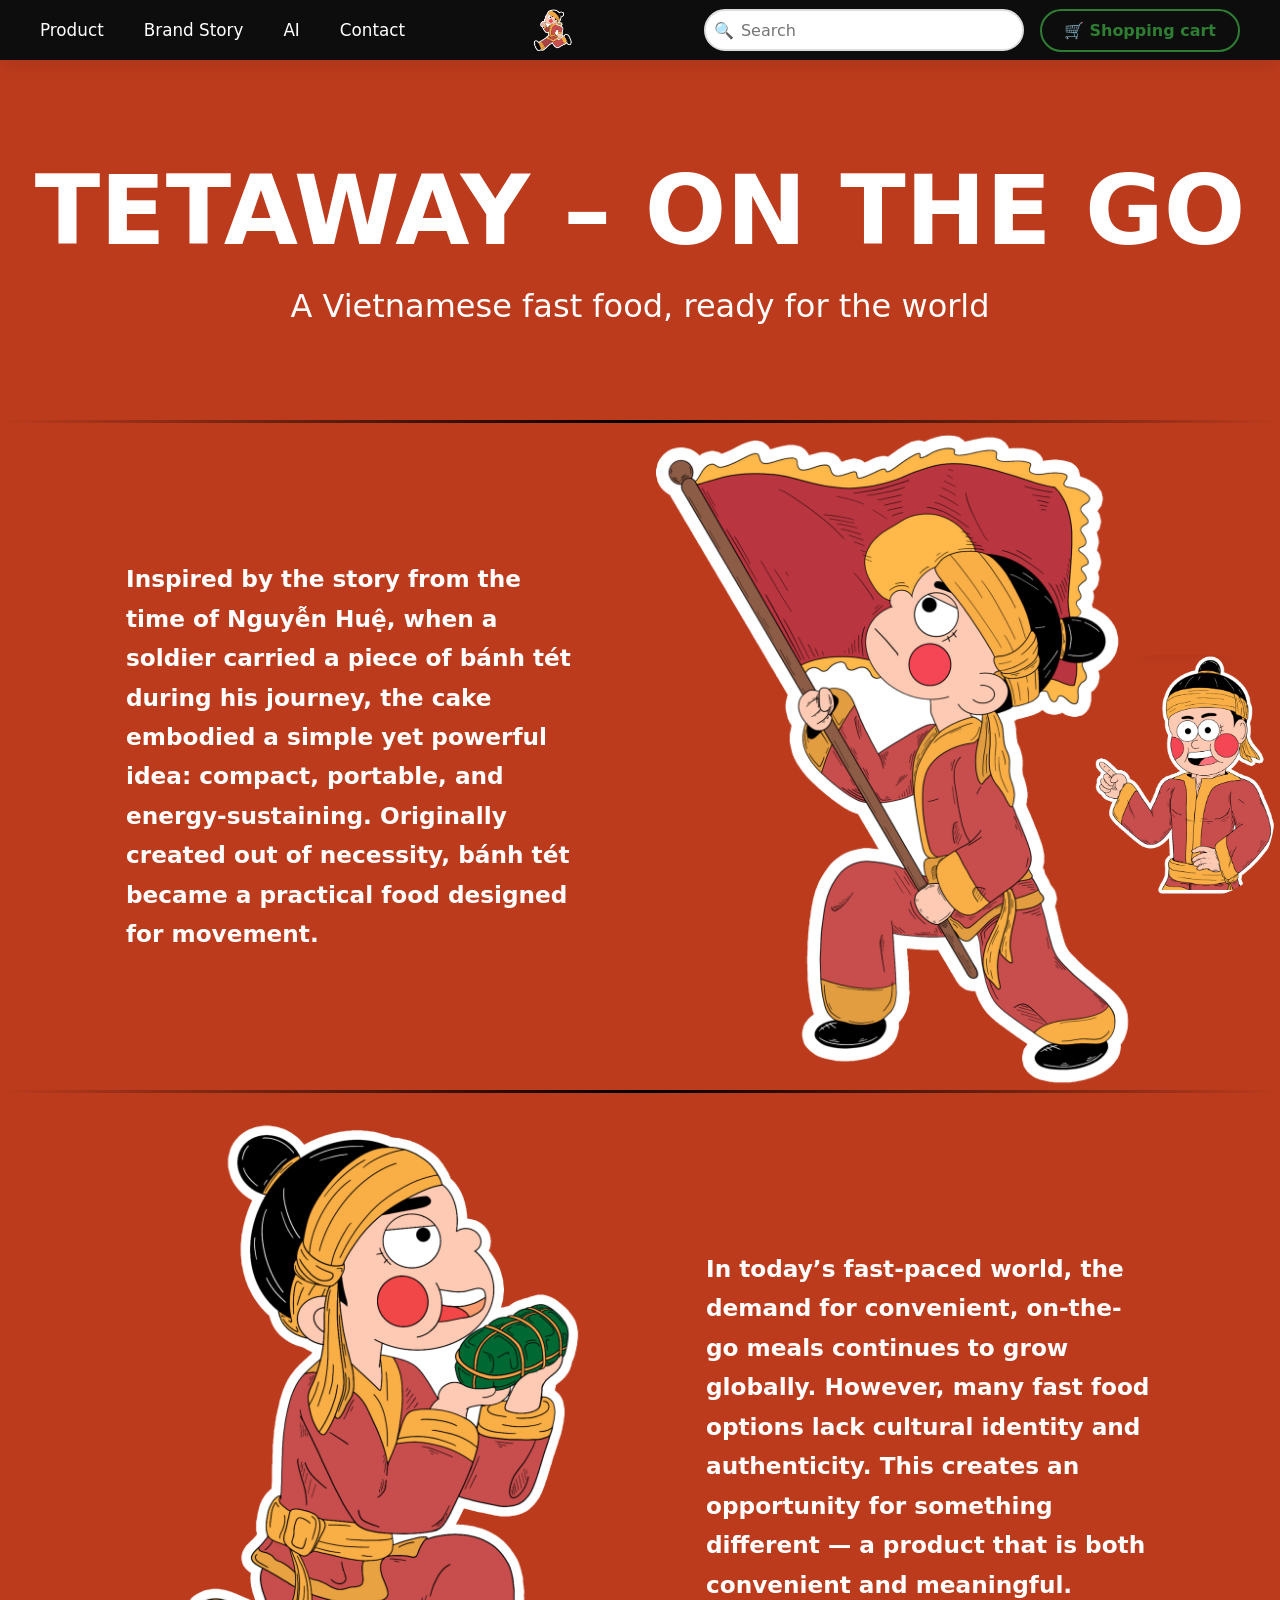
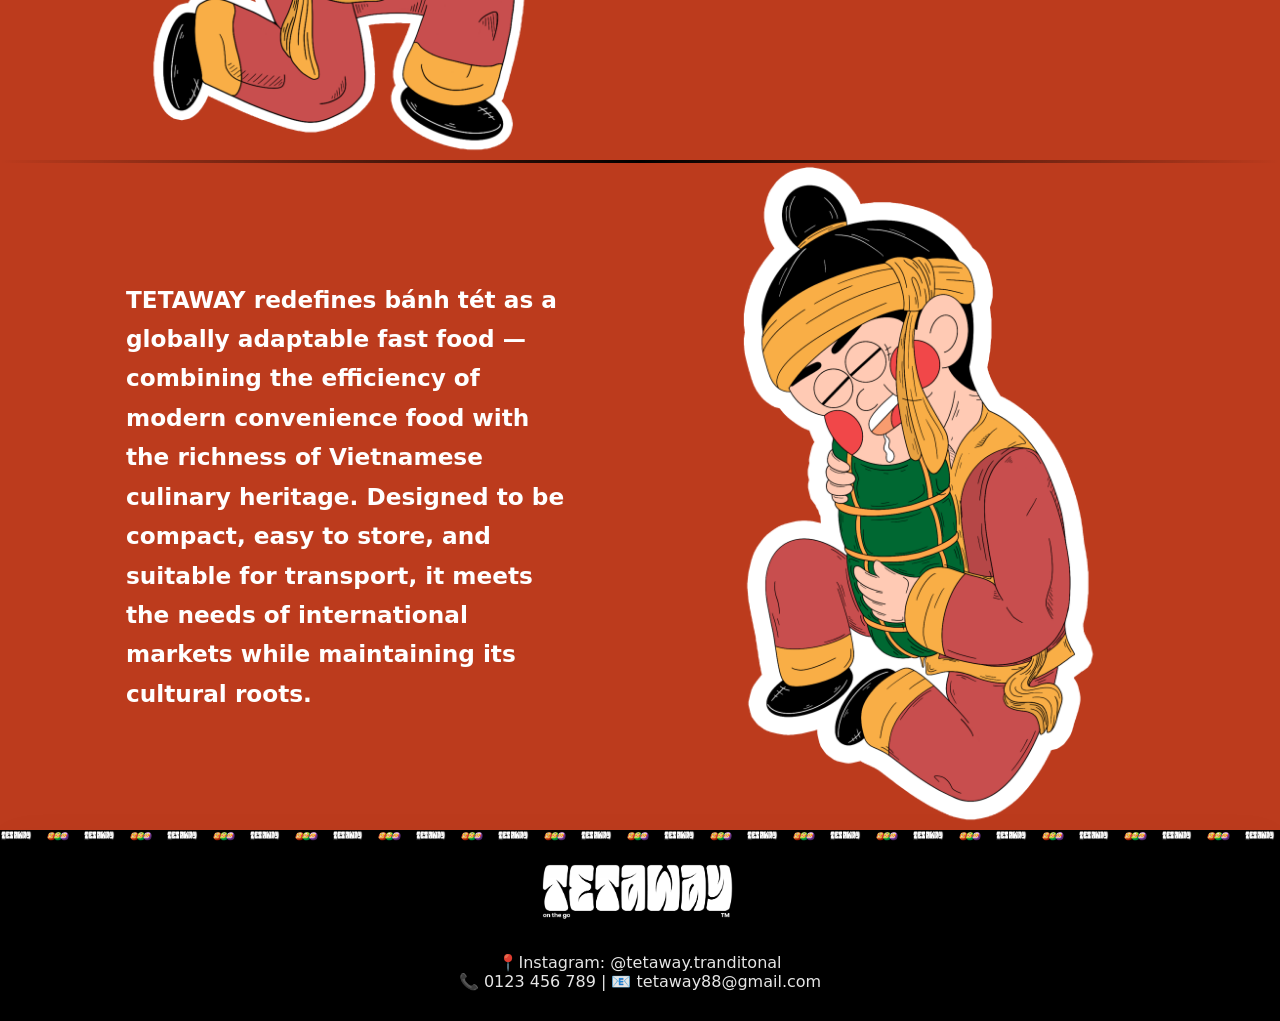
==== brand.html @ b1bc8c2d "update new feature" ====
<!doctype html>
<html lang="vi">
  <head>
    <meta charset="UTF-8" />
    <meta name="viewport" content="width=device-width, initial-scale=1.0" />
    <title>TETAWAY</title>
    <link rel="shortcut icon" href="img/logo.png" type="image/x-icon" />
    <link rel="stylesheet" href="style.css" />
    <!-- <link rel="stylesheet" href="script.js"> -->
      <!-- <script src="script.js"></script> -->

  </head>
</html>
<body>
    <div id="mainContent2">
        <!-- <div class="line">ahii</div> -->
      <!-- <img src="img/line.png" class="line1" alt="" /> -->
      <!-- HEADER -->
      <header class="header" id="mainHeader">
        <div class="container">
          <nav class="nav-menu" id="navMenu">
            <ul>
              <li><a href="index.html">Product</a></li>
              <li><a href="brand.html">Brand Story</a></li>
              <li><a onclick="openChat()" href="#chatButton">AI</a></li>
              <!-- <li><a href="#blog">Blog</a></li> -->
              <li><a href="#lienhe">Contact</a></li>
            </ul>
          </nav>
          <!-- Logo -->
          <div class="logo">
            <a href="index.html"
              ><img class="logo1" src="img/logo.png" alt="logo"
            /></a>
          </div>

          <!-- Menu -->

          <!-- Actions -->
          <div class="header-actions">
            <input
              class="search"
              placeholder="Search"
              type="search"
              name=""
              id=""
            />
            <a href="#" class="btn-cart">🛒 Shopping cart</a>
            <!-- <a href="#" class="btn-order">Đặt hàng Tết</a> -->

            <button class="hamburger" id="hamburger">
              <span></span>
              <span></span>
              <span></span>
            </button>
          </div>
        </div>
      </header>
    </div>
    <div class="about" style="padding: 0; background-color: #bc3b1d;">
        <div style="height: 40vh; text-align: center; display: flex; flex-direction: column; justify-content: center; align-items: center; gap: 20px;">
        <H2 style="color: white; font-size: 6rem;">TETAWAY – ON THE GO</H2>
        <p style="color: white; font-size: 2rem;">A Vietnamese fast food, ready for the world</p>
        </div>
        <div class="hr1"></div>
        <div class="textband"><p class="bandtext">Inspired by the story from the time of Nguyễn Huệ, when a soldier carried a piece of bánh tét during his journey, the cake embodied a simple yet powerful idea: compact, portable, and energy-sustaining. Originally created out of necessity, bánh tét became a practical food designed for movement.</p>
        <img style="width: 500px; height: auto; " src="img/camco.png" alt=""></div>
        <div class="hr1"></div>
        <div class="textband">
            <img src="img/cambanh.png" style="width: 500px; height: auto alt="">
            <p class="bandtext">In today’s fast-paced world, the demand for convenient, on-the-go meals continues to grow globally. However, many fast food options lack cultural identity and authenticity. This creates an opportunity for something different — a product that is both convenient and meaningful.</p>
        </div>
        <div class="hr1"></div>

        <div class="textband"><p class="bandtext">TETAWAY redefines bánh tét as a globally adaptable fast food — combining the efficiency of modern convenience food with the richness of Vietnamese culinary heritage. Designed to be compact, easy to store, and suitable for transport, it meets the needs of international markets while maintaining its cultural roots.</p>
        <img src="img/ombanh.png" style="width: 500px; height: auto; " alt=""></div>
        </div>
    </div>
    <div class="marquee-wrapper" id="brand">
          <div class="marquee" id="brand">
            <img src="img/tetaway.png" alt="">
            <img src="img/3anhem.png" alt="">
            <img src="img/tetaway.png" alt="">
            <img src="img/3anhem.png" alt="">
            <img src="img/tetaway.png" alt="">
            <img src="img/3anhem.png" alt="">
            <img src="img/tetaway.png" alt="">
            <img src="img/3anhem.png" alt="">
            <img src="img/tetaway.png" alt="">
            <img src="img/3anhem.png" alt="">
            <img src="img/tetaway.png" alt="">
            <img src="img/3anhem.png" alt="">
            <img src="img/tetaway.png" alt="">
            <img src="img/3anhem.png" alt="">
            <img src="img/tetaway.png" alt="">
            <img src="img/3anhem.png" alt="">
            <img src="img/tetaway.png" alt="">
            <img src="img/3anhem.png" alt="">
            <img src="img/tetaway.png" alt="">
            <img src="img/3anhem.png" alt="">
            <img src="img/tetaway.png" alt="">
            <img src="img/3anhem.png" alt=""><img src="img/tetaway.png" alt="">
            <img src="img/3anhem.png" alt=""><img src="img/tetaway.png" alt="">
            <img src="img/3anhem.png" alt=""><img src="img/tetaway.png" alt="">
            <img src="img/3anhem.png" alt=""><img src="img/tetaway.png" alt="">
            <img src="img/3anhem.png" alt=""><img src="img/tetaway.png" alt="">
            <img src="img/3anhem.png" alt=""><img src="img/tetaway.png" alt="">
            <img src="img/3anhem.png" alt=""><img src="img/tetaway.png" alt="">
            <img src="img/3anhem.png" alt=""><img src="img/tetaway.png" alt="">
            <img src="img/3anhem.png" alt=""><img src="img/tetaway.png" alt="">
            <img src="img/3anhem.png" alt=""><img src="img/tetaway.png" alt="">
            <img src="img/3anhem.png" alt=""><img src="img/tetaway.png" alt="">
            <img src="img/3anhem.png" alt=""><img src="img/tetaway.png" alt="">
            <img src="img/3anhem.png" alt=""><img src="img/tetaway.png" alt="">
            <img src="img/3anhem.png" alt=""><img src="img/tetaway.png" alt="">
            <img src="img/3anhem.png" alt=""><img src="img/tetaway.png" alt="">
            <img src="img/3anhem.png" alt="">
            <img src="img/tetaway.png" alt="">
            <img src="img/3anhem.png" alt="">
            <img src="img/tetaway.png" alt="">
            <img src="img/3anhem.png" alt="">
            <img src="img/tetaway.png" alt="">
            <img src="img/3anhem.png" alt="">
            <img src="img/tetaway.png" alt="">
            <img src="img/3anhem.png" alt="">
            <img src="img/tetaway.png" alt="">
            <img src="img/3anhem.png" alt="">
            <img src="img/tetaway.png" alt="">
            <img src="img/3anhem.png" alt="">
            <img src="img/tetaway.png" alt="">
            <img src="img/3anhem.png" alt="">
            <img src="img/tetaway.png" alt="">
            <img src="img/3anhem.png" alt="">
            <img src="img/tetaway.png" alt="">
            <img src="img/3anhem.png" alt="">
            <img src="img/tetaway.png" alt="">
            <img src="img/3anhem.png" alt="">
            <img src="img/tetaway.png" alt="">
            <img src="img/3anhem.png" alt=""><img src="img/tetaway.png" alt="">
            <img src="img/3anhem.png" alt=""><img src="img/tetaway.png" alt="">
            <img src="img/3anhem.png" alt=""><img src="img/tetaway.png" alt="">
            <img src="img/3anhem.png" alt=""><img src="img/tetaway.png" alt="">
            <img src="img/3anhem.png" alt=""><img src="img/tetaway.png" alt="">
            <img src="img/3anhem.png" alt=""><img src="img/tetaway.png" alt="">
            <img src="img/3anhem.png" alt=""><img src="img/tetaway.png" alt="">
            <img src="img/3anhem.png" alt=""><img src="img/tetaway.png" alt="">
            <img src="img/3anhem.png" alt=""><img src="img/tetaway.png" alt="">
            <img src="img/3anhem.png" alt=""><img src="img/tetaway.png" alt="">
            <img src="img/3anhem.png" alt=""><img src="img/tetaway.png" alt="">
            <img src="img/3anhem.png" alt=""><img src="img/tetaway.png" alt="">
            <img src="img/3anhem.png" alt=""><img src="img/tetaway.png" alt="">
            <img src="img/3anhem.png" alt=""><img src="img/tetaway.png" alt="">
            <img src="img/3anhem.png" alt=""><img src="img/tetaway.png" alt="">
            <img src="img/3anhem.png" alt="">
            <img src="img/tetaway.png" alt="">
            <img src="img/3anhem.png" alt="">
            <img src="img/tetaway.png" alt="">
            <img src="img/3anhem.png" alt="">
            <img src="img/tetaway.png" alt="">
            <img src="img/3anhem.png" alt="">
            <img src="img/tetaway.png" alt="">
            <img src="img/3anhem.png" alt="">
            <img src="img/tetaway.png" alt="">
            <img src="img/3anhem.png" alt="">
            <img src="img/tetaway.png" alt="">
            <img src="img/3anhem.png" alt="">
            <img src="img/tetaway.png" alt="">
            <img src="img/3anhem.png" alt="">
            <img src="img/tetaway.png" alt="">
            <img src="img/3anhem.png" alt="">
            <img src="img/tetaway.png" alt="">
            <img src="img/3anhem.png" alt="">
            <img src="img/tetaway.png" alt="">
            <img src="img/3anhem.png" alt="">
            <img src="img/tetaway.png" alt="">
            <img src="img/3anhem.png" alt=""><img src="img/tetaway.png" alt="">
            <img src="img/3anhem.png" alt=""><img src="img/tetaway.png" alt="">
            <img src="img/3anhem.png" alt=""><img src="img/tetaway.png" alt="">
            <img src="img/3anhem.png" alt=""><img src="img/tetaway.png" alt="">
            <img src="img/3anhem.png" alt=""><img src="img/tetaway.png" alt="">
            <img src="img/3anhem.png" alt=""><img src="img/tetaway.png" alt="">
            <img src="img/3anhem.png" alt=""><img src="img/tetaway.png" alt="">
            <img src="img/3anhem.png" alt=""><img src="img/tetaway.png" alt="">
            <img src="img/3anhem.png" alt=""><img src="img/tetaway.png" alt="">
            <img src="img/3anhem.png" alt=""><img src="img/tetaway.png" alt="">
            <img src="img/3anhem.png" alt=""><img src="img/tetaway.png" alt="">
            <img src="img/3anhem.png" alt=""><img src="img/tetaway.png" alt="">
            <img src="img/3anhem.png" alt=""><img src="img/tetaway.png" alt="">
            <img src="img/3anhem.png" alt=""><img src="img/tetaway.png" alt="">
            <img src="img/3anhem.png" alt=""><img src="img/tetaway.png" alt="">
            <img src="img/3anhem.png" alt="">
            </div>
        </div>
<!-- <div class="hr1"></div> -->
     <!-- FOOTER -->
      <footer class="footer" id="lienhe">
        <div class="footer-content">
          <div class="footer-logo"><img style="width: 200px;
          height: auto;" src="/img/tetaway.png" alt=""></div>
          <!-- <p>Mang hương vị Tết truyền thống đến mọi nhà</p> -->
          <p>
            📍Instagram: @tetaway.tranditonal <br> 📞 0123 456 789 | 📧 tetaway88@gmail.com
          </p>
          <!-- <p class="copyright">© 2026 Bánh Tét Việt. All rights reserved.</p> -->
        </div>
      </footer>
      <script src="script.js"></script>

      <!-- FLOATING CHAT WIDGET WITH MASCOT -->
    <div class="chat-widget">
      <!-- Nút chat là hình mascot -->
      <div class="chat-button" id="chatButton">
        <img src="img/nobi.png" alt="Mascot" class="mascot-img" />
        <span class="help-text">What can I help you with?</span>
      </div>

      <!-- Cửa sổ chat -->
      <div class="chat-window" id="chatWindow">
        <div class="chat-header">
          <div class="chat-header-info">
            <img src="img/tetaway.png" alt="Mascot" class="chat-avatar-img" />
            <!-- <h4>TETAWAY</h4> -->
            <!-- <p>Trợ lý • Trả lời nhanh</p> -->
          </div>
          <div></div>
          <button class="chat-close" id="chatClose">✕</button>
        </div>
        <div class="chat-bodycc">
          <div class="chat-character">
            <img id="characterImg" src="img/tetchicho.png" />
          </div>

          <div class="chat-bodyc">
            <div class="chat-body" id="chatBody">
              <div class="message-bot">
                Hello! 👋<br />
                I'm the mascot for TETAWAY.<br />
                What can I help you with today?
              </div>
            </div>

            <!-- Quick Replies (câu hỏi mẫu) -->
            <div class="quick-replies" id="quickReplies">
              <button class="quick-btn" onclick="handleQuick('store')">
                Why is the mascot a soldier?
              </button>
              <button class="quick-btn" onclick="handleQuick('price')">
                Does TETAWAY have any exciting programs coming up?
              </button>
              <button class="quick-btn" onclick="handleQuick('ship')">
                TETAWAY journey was born
              </button>
              <button class="quick-btn" onclick="handleQuick('vegan')">
                TETAWAY bakery nearby
              </button>
              <button class="quick-btn" onclick="handleQuick('save')">
                Hii
              </button>
            </div>
          </div>
        </div>
        <div class="chat-footer">
          <input
            type="text"
            id="chatInput"
            placeholder="Enter your message..."
            autocomplete="off"
          />
          <button id="chatSend">Send</button>
        </div>
      </div>
    </div>
</body>
</html>
---- style.css ----
@import url("https://fonts.googleapis.com/css2?family=Playfair+Display:wght@700&family=Inter:wght@400;500;600&display=swap");

@font-face {
  font-family: "MyFont";
  src: url("font/1FTVVIPParkinsans-Bold.ttf") format("truetype");
}

/* ====================== RESET & VARIABLES ====================== */
* {
  margin: 0;
  padding: 0;
  box-sizing: border-box;
  font-family:
    system-ui,
    -apple-system,
    BlinkMacSystemFont,
    "Segoe UI",
    Roboto,
    Oxygen,
    Ubuntu,
    Cantarell,
    "Open Sans",
    "Helvetica Neue",
    sans-serif;
}

:root {
  --primary: #2e7d32;
  --accent: #f4a261;
  --light-green: #e8f5e9;
  --dark: #1f2a1f;
  --text: #333333;
}

/* ====================== HEADER ====================== */
.header {
  background: rgba(0, 0, 0, 0.95);
  backdrop-filter: blur(12px);
  box-shadow: 0 4px 20px rgba(0, 0, 0, 0.1);
  position: sticky;
  top: 0;
  z-index: 1000;
  transition: all 0.3s ease;
  font-family:
    system-ui,
    -apple-system,
    BlinkMacSystemFont,
    "Segoe UI",
    Roboto,
    Oxygen,
    Ubuntu,
    Cantarell,
    "Open Sans",
    "Helvetica Neue",
    sans-serif;
}

.container {
  max-width: 1500px;
  margin: 0 auto;
  padding: 0 40px;
  display: flex;
  align-items: center;
  justify-content: space-between;
  height: 60px;
}

.logo img {
  margin-top: 10px;
  width: 90px;
  height: auto;
  object-fit: contain;
}

.nav-menu ul {
  display: flex;
  list-style: none;
  gap: 40px;
}

.nav-menu a {
  color: white;
  text-decoration: none;
  font-weight: 500;
  font-size: 1.05rem;
  transition: color 0.3s ease;
}

.nav-menu a:hover {
  color: var(--primary);
}

/* Header Actions */
.header-actions {
  display: flex;
  align-items: center;
  gap: 16px;
}

.search {
  width: 320px;
  height: 42px;
  padding: 0 18px;
  border: 2px solid #ddd;
  border-radius: 50px;
  font-size: 1rem;
  outline: none;
  transition: all 0.3s ease;
}

.search:focus {
  border-color: var(--primary);
  width: 380px;
}

.btn-cart {
  padding: 10px 22px;
  border-radius: 50px;
  background: transparent;
  color: var(--primary);
  border: 2px solid var(--primary);
  text-decoration: none;
  font-weight: 600;
  transition: all 0.3s ease;
}

.btn-cart:hover {
  background: var(--primary);
  color: white;
}

.hamburger {
  display: none;
  flex-direction: column;
  gap: 5px;
  background: none;
  border: none;
  cursor: pointer;
  padding: 8px;
}

.hamburger span {
  width: 28px;
  height: 3px;
  background: white;
  transition: all 0.3s ease;
}

/* ====================== HERO ====================== */
.hero {
  background-color: #8ad23d;
  max-height: 90vh;
  display: flex;
  align-items: center;
  justify-content: center;
  text-align: center;
  position: relative;
  overflow: hidden;
  padding: 100px 5%;
}

.anhlogo {
  width: 111%;
  /* max-width: 2080px; */
  height: auto;
  object-fit: contain;
}

/* Line separator */
.line1 {
  width: 100%;
  height: auto;
  display: block;
}

.hr {
  border: none;
  height: 3px;
  background: linear-gradient(
    to right,
    transparent,
    var(--primary),
    transparent
  );
}
.hr1 {
  border: none;
  height: 3px;
  background: linear-gradient(to right, transparent, #000000, transparent);
}
.header-actions {
  position: relative;
}

.search {
  padding-left: 35px;
}

.header-actions::before {
  content: "🔍";
  position: absolute;
  left: 10px;
  top: 50%;
  transform: translateY(-50%);
}
/* ====================== SECTIONS ====================== */
section {
  /* padding: 100px 5%; */
}

.about {
  background-color: #8ad23d;
  text-align: center;
  padding: 40px 0px 60px 0;
}

.about h2 {
  font-family:
    system-ui,
    -apple-system,
    BlinkMacSystemFont,
    "Segoe UI",
    Roboto,
    Oxygen,
    Ubuntu,
    Cantarell,
    "Open Sans",
    "Helvetica Neue",
    sans-serif;
  font-size: 3.2rem;
  color: var(--dark);
  /* margin-bottom: 30px; */
}

.about-text {
  max-width: 1200px;
  margin: 0 auto;
  font-size: 1.25rem;
  line-height: 1.7;
  color: #2c2c2c;
  font-weight: 700;
  padding-bottom: 50px;
}

.section-title {
  font-family:
    system-ui,
    -apple-system,
    BlinkMacSystemFont,
    "Segoe UI",
    Roboto,
    Oxygen,
    Ubuntu,
    Cantarell,
    "Open Sans",
    "Helvetica Neue",
    sans-serif;
  font-size: 3rem;
  color: var(--dark);
  text-align: center;
  margin-bottom: 60px;
}

/* Products */
.products {
  background-color: #8ad23d;
}

.product-grid {
  display: grid;
  grid-template-columns: repeat(auto-fit, minmax(320px, 1fr));
  gap: 80px;
  max-width: 1400px;
  margin: 0 auto;
}

/* ==================== PRODUCT CARD - HOVER VIDEO ==================== */
.product-card {
  position: relative; /* Quan trọng: làm container */
  overflow: hidden;
  border-radius: 16px;
  /* background: white; */
  /* box-shadow: 0 10px 30px rgba(0, 0, 0, 0.08); */
  transition:
    transform 0.4s ease,
    box-shadow 0.4s ease;
}
.product-card1 {
  position: relative; /* Quan trọng: làm container */
  overflow: hidden;
  border-radius: 16px;
  /* background: white; */
  /* box-shadow: 0 10px 30px rgba(0, 0, 0, 0.08); */
  transition:
    transform 0.4s ease,
    box-shadow 0.4s ease;
}

.product-card:hover {
  transform: translateY(-12px);
  box-shadow: 0 20px 40px rgba(0, 0, 0, 0.15);
}
.product-card1:hover {
  transform: translateY(-12px);
  /* box-shadow: 0 20px 40px rgba(0, 0, 0, 0.15); */
}
.video-product {
}

/* Ảnh và Video cùng kích thước, chồng lên nhau */
.product-card img,
.product-card video {
  width: 100%;
  height: auto;
  object-fit: cover;
  border-radius: 16px 16px 0 0;
  transition: opacity 0.4s ease;
}
.product-card1 img,
.product-card1 video {
  width: 100%;
  height: auto;
  object-fit: cover;
  border-radius: 16px 16px 0 0;
  transition: opacity 0.4s ease;
}

/* Video nằm chồng lên ảnh */
.product-card video {
  position: absolute;

  top: 0;
  left: 0;
  opacity: 0; /* Ẩn ban đầu bằng opacity */
  pointer-events: none; /* Không chặn click */
  z-index: 2;
}

/* Khi hover: hiện video, ẩn ảnh */
.product-card:hover img {
  opacity: 0;
}

.product-card:hover video {
  width: 100%;
  height: auto;
  opacity: 1;
}

.product-info {
  padding: 24px;
  text-align: center;
}

.product-info h3 {
  font-size: 1.65rem;
  margin-bottom: 12px;
  color: var(--primary);
}

.product-info strong {
  color: var(--primary);
  font-size: 1.2rem;
  display: block;
  margin-top: 12px;
}

/* Why Us */
.why-us {
  background: white;
}

.features {
  display: flex;
  justify-content: center;
  gap: 50px;
  flex-wrap: wrap;
  max-width: 1100px;
  margin: 0 auto;
}

.feature {
  max-width: 300px;
  text-align: center;
}

.feature h3 {
  color: var(--primary);
  margin-bottom: 16px;
  font-size: 1.5rem;
}

/* ====================== FOOTER ====================== */
.footer {
  background: black;
  color: white;
  text-align: center;
  padding: 20px;
}

.footer-logo {
  font-size: 2.4rem;
  margin-bottom: 16px;
  font-family: "Playfair Display", serif;
}

.footer p {
  margin: 10px 0;
  opacity: 0.9;
}

.copyright {
  margin-top: 50px;
  opacity: 0.6;
  font-size: 0.95rem;
}

/* ====================== RESPONSIVE ====================== */
@media (max-width: 992px) {
  .container {
    padding: 0 20px;
  }

  .nav-menu {
    position: fixed;
    top: 80px;
    left: -100%;
    width: 100%;
    height: calc(100vh - 80px);
    background: white;
    transition: left 0.4s ease;
    padding-top: 50px;
    box-shadow: 0 10px 20px rgba(0, 0, 0, 0.1);
  }

  .nav-menu.active {
    left: 0;
  }

  .nav-menu ul {
    flex-direction: column;
    align-items: center;
    gap: 35px;
  }

  .nav-menu a {
    color: var(--dark);
    font-size: 1.4rem;
  }

  .hamburger {
    display: flex;
  }

  .search {
    width: 220px;
  }

  .search:focus {
    width: 260px;
  }
}

@media (max-width: 576px) {
  .about h2,
  .section-title {
    font-size: 2.4rem;
  }

  /* .product-grid {
    grid-template-columns: 1fr;
  } */
}

/* ==================== WHY US - MARQUEE 16 IMAGES ==================== */
.why-us {
  background: #000000;
  padding: 30px 0px;
  overflow: hidden;
}

.why-us .section-title {
  margin-bottom: 60px;
  text-align: center;
}

.marquee-wrapper {
  position: relative;
  width: 100%;
  overflow: hidden;
  padding: 30px 0;
  background: #000000;
  border-radius: 24px;
  box-shadow: 0 10px 40px rgba(0, 0, 0, 0.05);
}

.marquee {
  display: flex;
  gap: 15px;
  animation: marquee 45s linear infinite; /* Tốc độ phù hợp với 16 ảnh */
  width: max-content;
}
.marquee#brand {
  display: flex;
  gap: 15px;
  animation: marquee 21s linear infinite; /* Tốc độ phù hợp với 16 ảnh */
  width: max-content;
}
.marquee img {
  width: auto;
  height: 400px;
  object-fit: cover;
  border-radius: 35px;
  box-shadow: 0 8px 25px rgba(0, 0, 0, 0.12);
  flex-shrink: 0;
  transition: transform 0.3s ease;
}
.marquee-wrapper#brand {
  position: relative;
  width: 100%;
  overflow: hidden;
  padding: 1px;
  background: #000000;
  border-radius: 0px;
  box-shadow: 0;
}
.marquee#brand img {
  height: 10px;
  width: auto;
  border-radius: 0px;
}
.marquee#brandd img {
  height: 20px;
  width: auto;
  border-radius: 0px;
}
.textband img:hover {
  transform: scale(1.05);
}
.marquee img:hover {
  transform: scale(1.05);
}

/* Animation chạy từ phải sang trái */
@keyframes marquee {
  from {
    transform: translateX(0%);
  }
  to {
    transform: translateX(-50%);
  }
}

/* Tạm dừng khi hover vào vùng ảnh */
.marquee-wrapper:hover .marquee {
  animation-play-state: paused;
}

/* Responsive */
@media (max-width: 992px) {
  .marquee img {
    width: auto;
    height: 220px;
  }
  .marquee {
    animation-duration: 38s;
  }
}

@media (max-width: 576px) {
  .marquee img {
    width: auto;
    height: 180px;
  }
  .marquee {
    gap: 18px;
    animation-duration: 32s;
  }
}
/* ==================== FLOATING CHAT WIDGET WITH MASCOT ==================== */
.chat-widget {
  position: fixed;
  bottom: 5px;
  right: 5px;
  z-index: 9999;
  font-family:
    system-ui,
    -apple-system,
    BlinkMacSystemFont,
    "Segoe UI",
    Roboto,
    sans-serif;
}
.chat-bodycc {
  display: flex;
  height: 520px;
}
.chat-bodyc {
  width: 65%;
  /* padding: 15px; */
  display: flex;
  flex-direction: column;
}
.chat-character {
  width: 35%;
  background: #f5f5f5;
  display: flex;
  align-items: flex-end;
  justify-content: center;
}
.chat-character img {
  max-height: 100%;
  transition: 0.3s;
}
.message-bot {
  background: #eee;
  padding: 10px;
  border-radius: 10px;
  margin-bottom: 10px;
}

.chat-button {
  width: 180px;
  height: auto;
  border-radius: 35%;
  /* background: #8ad23d; */
  /* box-shadow: 0 8px 25px rgba(46, 125, 50, 0.35); */
  cursor: pointer;
  overflow: hidden;
  position: relative;
  transition: all 0.3s ease;
  /* border: 4px solid var(--primary); */
  display: flex;
  align-items: center;
  justify-content: center;
}

.chat-button:hover {
  transform: scale(1.08);
  box-shadow: 0 12px 35px rgba(46, 125, 50, 0.5);
}
.imgproduct:hover {
  transform: scale(1.05);
}

.mascot-img {
  width: 100%;
  height: 100%;
  object-fit: cover;
}

/* Text hiện khi hover mascot */
.help-text {
  position: absolute;
  top: -52px;
  left: 50%;
  transform: translateX(-50%);
  background: var(--dark);
  color: white;
  padding: 9px 18px;
  border-radius: 25px;
  font-size: 0.97rem;
  white-space: nowrap;
  box-shadow: 0 6px 20px rgba(0, 0, 0, 0.25);
  pointer-events: none;
  z-index: 10;
  opacity: 1; /* Luôn hiển thị */
  transition: all 0.3s ease;
}

.chat-button:hover .help-text {
  opacity: 1;
  top: -58px;
}

/* Chat Window */
.chat-window {
  display: none;
  position: absolute;
  bottom: -5px;
  right: -5px;
  width: 1000px;
  height: 642px;
  background: white;
  border-radius: 20px;
  box-shadow: 0 15px 45px rgba(0, 0, 0, 0.25);
  overflow: hidden;
  flex-direction: column;
}

.chat-window.active {
  display: flex;
}

/* Chat Header */
.chat-header {
  background: var(--primary);
  color: white;
  /* padding: 10px 20px; */
  display: flex;
  align-items: center;
  justify-content: space-between;
}

.chat-header-info {
  display: flex;
  align-items: center;
  gap: 12px;
  /* margin: 0 auto; */
}

.chat-avatar-img {
  width: 150px;
  height: auto;
  padding-left: 20px;
  padding-top: 5px;
  /* border-radius: 50%; */
  object-fit: cover;
  /* border: 2px solid rgba(255, 255, 255, 0.4); */
}

.chat-header h4 {
  margin: 0;
  font-size: 1.15rem;
}

.chat-header p {
  margin: 3px 0 0;
  font-size: 0.85rem;
  opacity: 0.95;
}

.chat-close {
  background: none;
  border: none;
  color: white;
  font-size: 1.5rem;
  cursor: pointer;
  padding: 5px;
  opacity: 0.9;
}

.chat-close:hover {
  opacity: 1;
}

/* Chat Body */
.chat-body {
  flex: 1;
  padding: 20px;
  background: #f9f9f9;
  overflow-y: auto;
  display: flex;
  flex-direction: column;
  gap: 12px;
  max-height: 800px;
}

.message {
  max-width: 85%;
  padding: 12px 16px;
  border-radius: 18px;
  line-height: 1.5;
  font-size: 1rem;
}

.message.bot {
  align-self: flex-start;
  background: white;
  border-bottom-left-radius: 5px;
}

.message.user {
  align-self: flex-end;
  background: var(--primary);
  color: white;
  border-bottom-right-radius: 5px;
}

/* Quick Replies */
.quick-replies {
  padding: 5px 6px;
  background: #f0f4f0;
  display: flex;
  flex-wrap: wrap;
  gap: 2px;
  border-top: 1px solid #eee;
}

.quick-btn {
  background: white;
  border: 1.5px solid var(--primary);
  color: var(--primary);
  padding: 5px 6px;
  border-radius: 25px;
  font-size: 0.8rem;
  cursor: pointer;
  transition: all 0.25s ease;
  white-space: nowrap;
}

.quick-btn:hover {
  background: var(--primary);
  color: white;
  transform: translateY(-1px);
}

/* Chat Footer */
.chat-footer {
  padding: 12px 16px;
  background: white;
  border-top: 1px solid #eee;
  display: flex;
  gap: 10px;
}

.chat-footer input {
  flex: 1;
  padding: 14px 18px;
  border: 1.5px solid #ddd;
  border-radius: 30px;
  outline: none;
  font-size: 1rem;
}

.chat-footer input:focus {
  border-color: var(--primary);
}

.chat-footer button {
  background: var(--primary);
  color: white;
  border: none;
  padding: 0 24px;
  border-radius: 30px;
  cursor: pointer;
  font-weight: 600;
  transition: all 0.2s;
}

.chat-footer button:hover {
  background: #1e5c22;
}

/* INTRO */
#intro {
  position: fixed;
  width: 100%;
  height: 100%;
  background: black;
  z-index: 99999;
}

#intro video {
  width: 100%;
  height: 100%;
  object-fit: cover;
}

/* LỚP NỀN MỜ */
#askOverlay {
  position: fixed;
  top: 0;
  left: 0;
  width: 100%;
  height: 100%;
  background: rgba(255, 247, 247, 0.4); /* làm tối nhẹ */
  backdrop-filter: blur(6px); /* blur nền */
  display: none;
  z-index: 9998;
}

/* BOX CÂU HỎI */
#askBox {
  display: none;
  position: fixed;
  top: 50%;
  left: 50%;
  transform: translate(-50%, -50%);
  /* background: white; */
  padding: 40px;
  border-radius: 20px;
  text-align: center;
  z-index: 9999;
}

#askBox h2 {
  margin-bottom: 20px;
}
/* Mascot video */
.ask-mascot {
  position: relative;
  width: 800px;
  margin: 0 auto -30px;
}

.ask-mascot video {
  width: 100%;
  height: auto;
  object-fit: contain;
  border-radius: 30px;
}

.ask-mascot video {
  animation: float 2s infinite ease-in-out;
}
.mascot-buttons {
  position: absolute;
  bottom: 30px;
  /* right: -120px; vị trí nút */
  left: 85%;
  transform: translateX(-50%);
  display: flex;
  /* gap: 10px; */
}
.mascot-buttons button {
  padding: 6px 12px;
  border-radius: 20px;
  border: none;
  background: rgba(0, 0, 0, 0.6); /* nền mờ */
  color: white;
  cursor: pointer;
  font-size: 12px;
}

@keyframes float {
  0% {
    transform: translateY(0);
  }
  50% {
    transform: translateY(-8px);
  }
  100% {
    transform: translateY(0);
  }
}

#askBox button {
  margin: 0px 10px;
  padding: 12px 25px;
  border-radius: 30px;
  border: 1px solid #8ad23d;
  background: #000000;
  color: white;
  cursor: pointer;
  font-size: 16px;
}
#askBox button:hover {
  /* background: #000000; */
  /* font-size: 125%; */
  font-weight: bold;
  color: rgb(203, 37, 37);
}

#askBox {
  opacity: 0;
  transform: translate(-50%, -40%);
  transition: 0.4s;
}

#askBox.show {
  opacity: 1;
  transform: translate(-50%, -50%);
}
.textband {
  display: flex;
  /* flex-direction: column; */
  gap: 80px;
  /* gap: 1px solid black; */
  text-align: center;
  justify-content: center;
  align-items: center;
  /* padding: 20px; */
}
.bandtext {
  max-width: 35%;
  font-size: 1.45rem;
  line-height: 1.7;
  color: #ffffff;
  font-weight: 800;
  text-align: left;
}
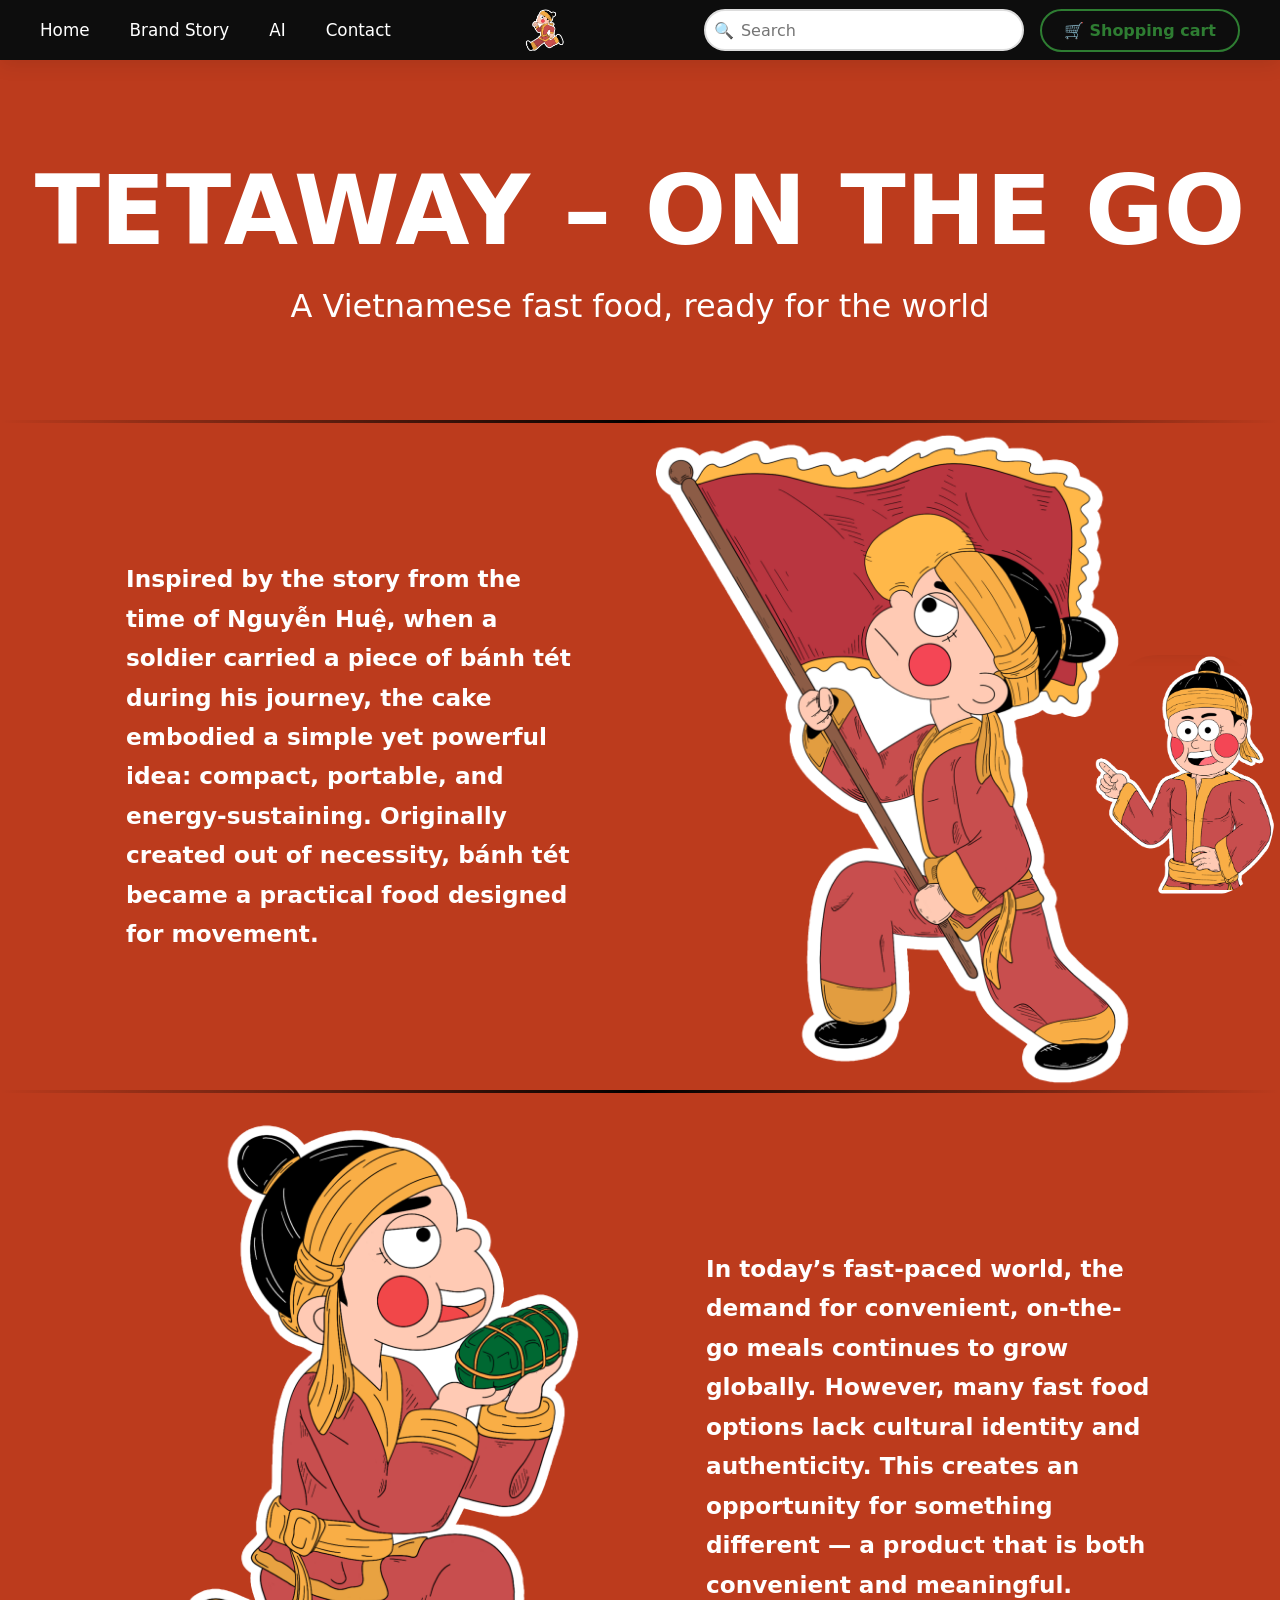
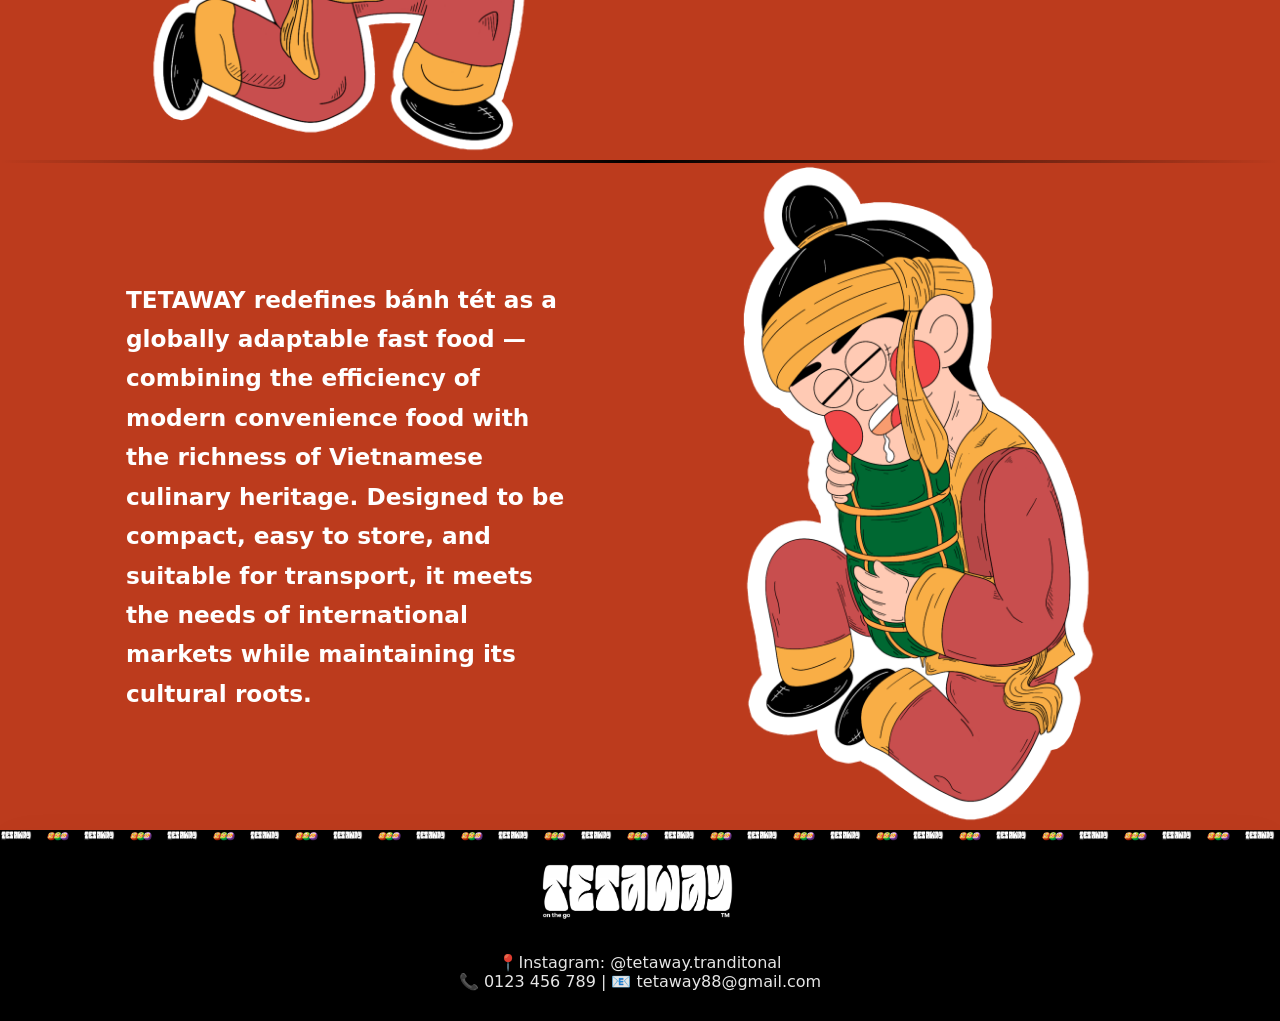
==== commit 4ee1da56: "Update brand.html" ====
--- a/brand.html
+++ b/brand.html
@@ -20,7 +20,7 @@
         <div class="container">
           <nav class="nav-menu" id="navMenu">
             <ul>
-              <li><a href="index.html">Product</a></li>
+              <li><a href="index.html">Home</a></li>
               <li><a href="brand.html">Brand Story</a></li>
               <li><a onclick="openChat()" href="#chatButton">AI</a></li>
               <!-- <li><a href="#blog">Blog</a></li> -->
@@ -196,7 +196,7 @@
       <footer class="footer" id="lienhe">
         <div class="footer-content">
           <div class="footer-logo"><img style="width: 200px;
-          height: auto;" src="/img/tetaway.png" alt=""></div>
+          height: auto;" src="img/tetaway.png" alt=""></div>
           <!-- <p>Mang hương vị Tết truyền thống đến mọi nhà</p> -->
           <p>
             📍Instagram: @tetaway.tranditonal <br> 📞 0123 456 789 | 📧 tetaway88@gmail.com
@@ -271,4 +271,4 @@
       </div>
     </div>
 </body>
-</html>+</html>
